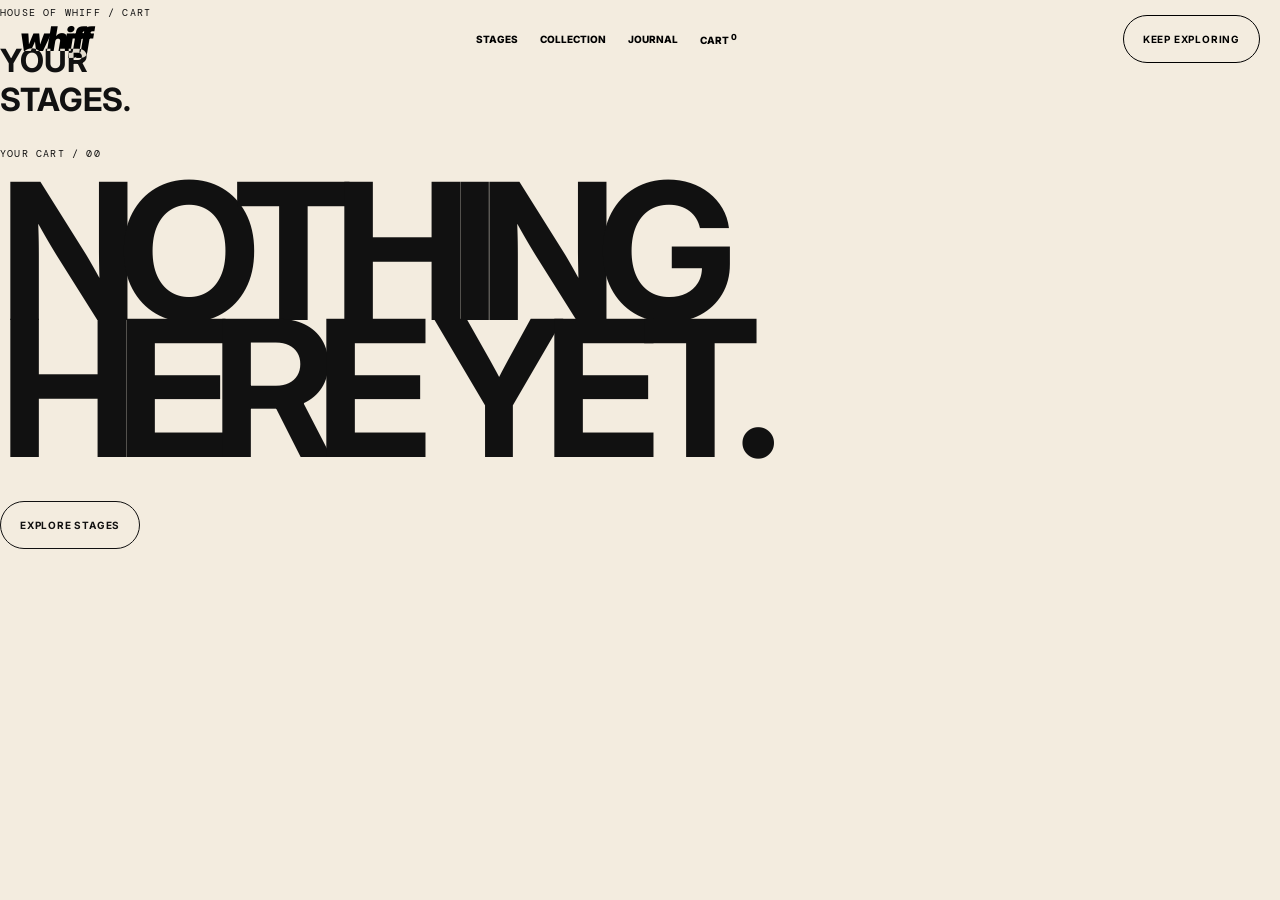
==== cart.html @ f4dd63bc "Add WHIFF cart page" ====
<!doctype html><html lang="en"><head><meta charset="utf-8"><meta name="viewport" content="width=device-width,initial-scale=1"><title>Your Cart | WHIFF</title><link rel="stylesheet" href="/styles.css"><link rel="preconnect" href="https://fonts.googleapis.com"><link href="https://fonts.googleapis.com/css2?family=DM+Mono:wght@400;500&family=Inter:wght@400;500;600;700;800;900&display=swap" rel="stylesheet"></head><body class="shopPage"><nav class="nav darkNav"><a class="logo" href="/">whiff</a><div class="navlinks"><a href="/#stages">Stages</a><a href="/#collection">Collection</a><a href="/#journal">Journal</a><a href="/cart.html">Cart <sup data-cart-count>0</sup></a></div><a class="btn" href="/#collection">Keep exploring</a></nav><main class="shopMain"><div class="shopHead"><span class="mono">House of Whiff / Cart</span><h1>YOUR<br>STAGES.</h1></div><section data-cart></section></main><script src="/shop.js"></script></body></html>
---- styles.css ----
:root{--cream:#f3ecdf;--blue:#255bd3;--black:#101010;--line:#bdb6ab}*{box-sizing:border-box}html{scroll-behavior:smooth}body{margin:0;background:var(--cream);color:#111;font-family:Inter,Arial,sans-serif;overflow-x:hidden}a{color:inherit;text-decoration:none}button{font:inherit}.mono{font:10px 'DM Mono',monospace;letter-spacing:.12em;text-transform:uppercase}.logo{font-size:34px;font-weight:900;font-style:italic;letter-spacing:-.1em;line-height:1}.nav{position:fixed;z-index:100;top:0;left:0;width:100%;padding:15px 20px;display:flex;align-items:center;justify-content:space-between;color:var(--cream);mix-blend-mode:difference}.navlinks{display:flex;gap:22px;align-items:center;font-size:10px;font-weight:800;text-transform:uppercase}.menu{display:none;background:none;border:1px solid currentColor;color:inherit;border-radius:999px;width:44px;height:44px}.mobileNav{display:none}.btn{display:inline-flex;min-height:48px;align-items:center;justify-content:center;padding:0 19px;border:1px solid currentColor;border-radius:999px;font-size:10px;font-weight:700;text-transform:uppercase;letter-spacing:.08em;transition:transform .25s,background .25s,color .25s}.btn:hover{transform:translateY(-3px);background:#111;color:var(--cream)}.hero{min-height:100svh;background:var(--blue);color:var(--cream);position:relative;overflow:hidden;padding:110px 5vw 7vw;display:flex;align-items:flex-end}.gridlines{position:absolute;inset:0;background:linear-gradient(90deg,transparent 49.5%,#fff1 50%,transparent 50.5%),linear-gradient(0deg,transparent 49.5%,#fff1 50%,transparent 50.5%);background-size:44px 44px}.orb{position:absolute;border:2px solid var(--cream);border-radius:50%;pointer-events:none}.orb1{width:105vw;height:105vw;right:-55vw;top:-34vw;animation:drift 11s ease-in-out infinite}.orb2{width:45vw;height:45vw;right:-8vw;bottom:-18vw;animation:drift 8s ease-in-out infinite reverse}.hero h1{position:relative;margin:0;font-size:clamp(82px,19vw,260px);line-height:.72;letter-spacing:-.105em;max-width:100%;animation:rise .8s both}.heroInfo{position:absolute;right:5vw;bottom:7vw;width:min(300px,40vw)}.heroInfo p{font-size:14px;line-height:1.55;margin:14px 0 20px}.section{padding:13vw 7vw}.intro{display:grid;grid-template-columns:1fr 2fr;gap:7vw}.introText{font-size:clamp(34px,5vw,72px);line-height:.96;letter-spacing:-.055em}.black{background:var(--black);color:var(--cream)}h2{font-size:clamp(72px,15vw,190px);line-height:.72;letter-spacing:-.105em;margin:22px 0 45px}.manifestoText{max-width:650px;font-size:16px;line-height:1.65}.manifestoGrid{display:grid;grid-template-columns:repeat(3,1fr);gap:1px;background:#444;margin-top:55px}.manifestoGrid article{background:var(--black);padding:28px;min-height:170px}.stages{padding:0 7vw 10vw}.stage{min-height:90vh;border-top:1px solid #3d3d3d;display:grid;grid-template-columns:1.1fr .9fr;align-items:center;gap:7vw;padding:9vw 0}.stage:nth-child(even){grid-template-columns:.9fr 1.1fr}.stage:nth-child(even) .visual{order:2}.visual{height:min(650px,70vw);min-height:480px;position:relative;overflow:hidden;background:var(--c);isolation:isolate}.visual:before{content:'';position:absolute;inset:0;background:repeating-linear-gradient(90deg,transparent 0,transparent 31px,#fff1 32px),repeating-linear-gradient(0deg,transparent 0,transparent 31px,#fff0 32px)}.geo{position:absolute;border:2px solid var(--fg);border-radius:50%}.g1{width:82%;aspect-ratio:1;left:-18%;top:-7%;animation:spin 25s linear infinite}.g2{width:62%;height:72%;right:-19%;top:15%;animation:breathe 7s ease-in-out infinite}.g3{width:35%;height:35%;right:27%;bottom:6%;animation:drift 7s ease-in-out infinite}.pack{position:absolute;z-index:3;left:11%;bottom:9%;width:210px;height:390px;background:var(--c);border:1px solid #0004;box-shadow:18px 25px 35px #0005;overflow:hidden}.packArt{position:absolute;right:-18%;top:18%;width:76%;height:58%;border:2px solid var(--fg);border-radius:70% 20% 65% 25%;transform:rotate(-25deg)}.packArt:after{content:'';position:absolute;width:55%;height:120%;right:10%;top:-10%;border:2px solid var(--fg);transform:rotate(35deg)}.packTop{position:relative;padding:25px 22px;color:var(--fg)}.packLogo{font-size:24px;font-weight:900;font-style:italic;letter-spacing:-.08em}.packStage{margin-top:28px}.packNum{font-size:42px;margin-top:4px}.packName{font-size:22px;font-weight:800}.packBottom{position:absolute;left:22px;bottom:22px;font-size:8px;color:var(--fg);text-transform:uppercase}.bottle{position:absolute;z-index:5;right:13%;bottom:10%;width:125px;height:295px;border:2px solid #fffc;border-radius:18px 18px 24px 24px;background:linear-gradient(100deg,#ffffff4d,#ffffff0a 38%,#ffffff38);box-shadow:18px 25px 35px #0005}.bottle:before{content:'';position:absolute;left:22px;right:22px;top:-65px;height:68px;background:#090909;border-radius:8px 8px 3px 3px}.bottle:after{content:var(--n) '\A' var(--name);position:absolute;left:12px;right:12px;top:112px;height:75px;background:var(--label);color:var(--fg);white-space:pre;text-align:center;padding-top:12px;font-size:10px;font-weight:800;line-height:1.7}.stageCopy h3{font-size:clamp(62px,10vw,150px);line-height:.78;letter-spacing:-.105em;margin:16px 0 20px;overflow-wrap:anywhere}.meaning{text-transform:uppercase;letter-spacing:.08em;font-size:12px}.stageCopy p{font-size:16px;line-height:1.65;color:#c9c0b5;max-width:540px}.notes{display:flex;gap:7px;flex-wrap:wrap;margin:25px 0}.pill{border:1px solid #666;border-radius:999px;padding:9px 11px;font-size:9px;text-transform:uppercase}.stageActions{display:flex;gap:9px;flex-wrap:wrap;margin-top:25px}.collection,.journal,.faq{padding:13vw 7vw}.tiles,.journalGrid{display:grid;grid-template-columns:repeat(3,1fr);gap:12px}.tile{height:460px;padding:22px;display:flex;flex-direction:column;justify-content:space-between;position:relative;overflow:hidden;background:var(--c);color:var(--fg)}.tile:before{content:'';position:absolute;width:95%;aspect-ratio:1;right:-55%;top:-8%;border:2px solid currentColor;border-radius:50%;animation:spin 24s linear infinite}.tile h3{font-size:clamp(52px,7vw,90px);line-height:.8;letter-spacing:-.09em;margin:0;position:relative;overflow-wrap:anywhere}.ritual{background:var(--blue);color:var(--cream);padding:13vw 7vw}.ritualGrid{display:grid;grid-template-columns:repeat(4,1fr);gap:1px;background:#ffffff55}.ritualGrid article{background:var(--blue);padding:28px;min-height:190px}.journal{background:#d9cfbf}.journalGrid{background:#111;gap:1px;margin-top:45px}.journalCard{background:#d9cfbf;padding:27px;min-height:280px}.journalCard h3{font-size:clamp(30px,4vw,54px);line-height:.88;letter-spacing:-.065em}.finder{padding:13vw 7vw}.choices{display:flex;flex-wrap:wrap;gap:9px}.choice{min-height:48px;background:none;color:var(--cream);border:1px solid #666;padding:0 17px;border-radius:999px;font-size:11px}.answer{margin-top:45px;font-size:clamp(40px,8vw,90px);line-height:.85;letter-spacing:-.07em}.faq{background:var(--cream)}.faq details{border-top:1px solid #aaa;padding:24px 0}.faq details:last-child{border-bottom:1px solid #aaa}.faq summary{cursor:pointer;font-size:15px;font-weight:700}.faq p{line-height:1.6;color:#555}.footer{background:var(--blue);color:var(--cream);padding:13vw 7vw 30px;overflow:hidden}.footer .big{font-size:20vw;font-weight:900;font-style:italic;letter-spacing:-.11em;line-height:.65}.footrow{display:flex;justify-content:space-between;gap:15px;margin-top:13vw;font-size:9px;text-transform:uppercase}.stageHero{min-height:100svh;background:var(--c);color:var(--fg);display:grid;grid-template-columns:1fr 1fr;align-items:center;padding:120px 7vw 80px;position:relative;overflow:hidden}.stageHero .art{position:absolute;width:70vw;height:70vw;border:2px solid var(--fg);border-radius:50%;right:-28vw;top:-20vw;animation:spin 30s linear infinite}.stageHero .stageNumber{font-size:14px}.stageHero h1{font-size:clamp(90px,14vw,210px);line-height:.7;letter-spacing:-.11em;margin:25px 0;overflow-wrap:anywhere}.stageHero .sub{font-size:14px;text-transform:uppercase;letter-spacing:.12em}.productVisual{height:560px;position:relative;display:flex;align-items:center;justify-content:center}.productVisual .pack{position:relative;left:auto;bottom:auto;transform:rotate(-4deg);width:240px;height:440px}.productVisual .bottle{position:absolute;right:16%;bottom:10%;width:145px;height:340px}.story{display:grid;grid-template-columns:1fr 2fr;gap:8vw;padding:13vw 7vw}.story h2{font-size:clamp(50px,7vw,100px)}.quote{font-family:Georgia,serif;font-size:clamp(28px,4vw,58px);line-height:1.08;margin:0 0 20px}.quoteRef{font-size:11px;text-transform:uppercase;letter-spacing:.12em}.notesLarge{display:flex;gap:9px;flex-wrap:wrap;margin:35px 0}.buyBar{position:sticky;bottom:0;z-index:40;background:#111;color:var(--cream);padding:15px 7vw;display:flex;justify-content:space-between;align-items:center;gap:20px}.buyBar .btn{background:var(--cream);color:#111;border-color:var(--cream)}.related{padding:13vw 7vw}.relatedGrid{display:grid;grid-template-columns:repeat(3,1fr);gap:12px}.back{display:inline-flex;margin-top:25px}body:has(.stageHero) .menu{display:none}@keyframes rise{from{opacity:0;transform:translateY(40px)}to{opacity:1;transform:none}}@keyframes spin{to{transform:rotate(360deg)}}@keyframes breathe{50%{transform:scale(1.07)}}@keyframes drift{50%{transform:translate(2vw,2vw) rotate(6deg)}}@media(max-width:800px){.nav{padding:13px 16px}.navlinks{display:none}.menu{display:block}.mobileNav{position:fixed;z-index:99;inset:0;background:#111;color:var(--cream);display:none;padding:90px 20px 30px}.mobileNav.open{display:flex;flex-direction:column}.mobileNav a{font-size:42px;line-height:.95;letter-spacing:-.06em;padding:14px 0;border-bottom:1px solid #444}.hero{padding:100px 20px 35px;min-height:100svh}.hero h1{font-size:clamp(70px,24vw,150px);max-width:100%;line-height:.76}.heroInfo{position:relative;right:auto;bottom:auto;width:100%;margin-top:35px}.orb1{width:120vw;height:120vw;right:-65vw;top:-20vw}.orb2{width:70vw;height:70vw;right:-35vw;bottom:8vh}.section,.collection,.ritual,.journal,.finder,.faq,.footer,.related{padding:24vw 20px}.intro{display:block}.introText{margin-top:35px;font-size:clamp(32px,9vw,54px)}h2{font-size:clamp(66px,22vw,125px);margin-bottom:38px}.manifestoGrid,.tiles,.journalGrid,.ritualGrid,.relatedGrid{grid-template-columns:1fr}.stages{padding:0 20px 24vw}.stage,.stage:nth-child(even){display:flex;min-height:auto;padding:24vw 0;gap:38px}.stage:nth-child(even) .visual{order:0}.visual{height:118vw;min-height:0}.pack{left:7%;bottom:7%;width:43%;height:65%}.packTop{padding:17px 14px}.packLogo{font-size:18px}.packStage{margin-top:20px}.packNum{font-size:30px}.packName{font-size:15px}.packBottom{left:14px;bottom:14px;font-size:6px}.bottle{right:9%;bottom:7%;width:28%;height:49%}.bottle:before{left:18%;right:18%;top:-23%;height:24%}.bottle:after{left:8%;right:8%;top:40%;height:25%;padding-top:8px;font-size:8px}.stageCopy h3{font-size:clamp(56px,18vw,105px);line-height:.78}.stageCopy p{font-size:15px}.tile{height:330px}.footrow{display:grid;gap:8px;margin-top:25vw}.stageHero{display:flex;flex-direction:column;align-items:stretch;padding:105px 20px 45px;min-height:auto}.stageHero .art{width:130vw;height:130vw;right:-65vw;top:-20vw}.stageHero h1{font-size:clamp(75px,23vw,145px);max-width:100%;margin:24px 0}.productVisual{height:470px;margin-top:20px}.productVisual .pack{width:190px;height:350px}.productVisual .bottle{width:115px;height:275px;right:9%;bottom:8%}.story{display:block;padding:24vw 20px}.story h2{font-size:clamp(50px,14vw,80px);margin-bottom:55px}.quote{font-size:32px}.buyBar{padding:12px 20px;position:sticky;bottom:0}.buyBar .mono{font-size:8px}.relatedGrid{gap:10px}.related .tile{height:260px}.mono{font-size:9px}}@media(prefers-reduced-motion:reduce){*,*:before,*:after{animation:none!important;transition:none!important}}
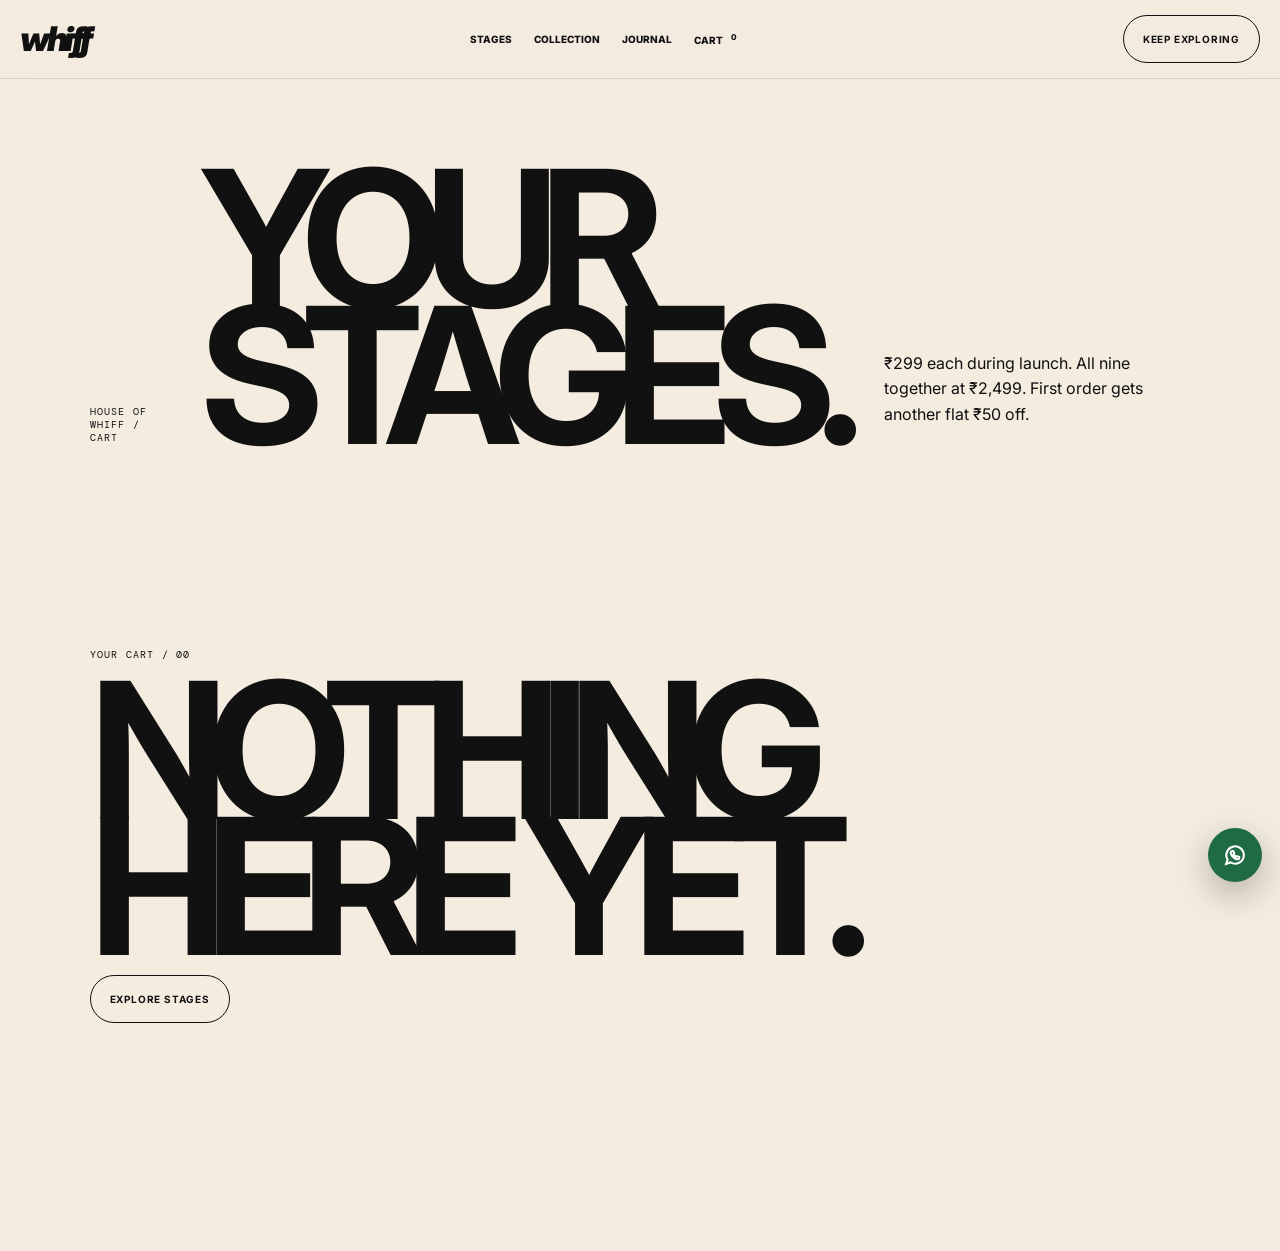
==== commit 3b4ad38f: "Refresh WHIFF cart page with editorial offer hierarchy" ====
--- a/cart.html
+++ b/cart.html
@@ -1 +1 @@
-<!doctype html><html lang="en"><head><meta charset="utf-8"><meta name="viewport" content="width=device-width,initial-scale=1"><title>Your Cart | WHIFF</title><link rel="stylesheet" href="/styles.css"><link rel="preconnect" href="https://fonts.googleapis.com"><link href="https://fonts.googleapis.com/css2?family=DM+Mono:wght@400;500&family=Inter:wght@400;500;600;700;800;900&display=swap" rel="stylesheet"></head><body class="shopPage"><nav class="nav darkNav"><a class="logo" href="/">whiff</a><div class="navlinks"><a href="/#stages">Stages</a><a href="/#collection">Collection</a><a href="/#journal">Journal</a><a href="/cart.html">Cart <sup data-cart-count>0</sup></a></div><a class="btn" href="/#collection">Keep exploring</a></nav><main class="shopMain"><div class="shopHead"><span class="mono">House of Whiff / Cart</span><h1>YOUR<br>STAGES.</h1></div><section data-cart></section></main><script src="/shop.js"></script></body></html>
+<!doctype html><html lang="en"><head><meta charset="utf-8"><meta name="viewport" content="width=device-width,initial-scale=1"><title>Your Cart | WHIFF</title><link rel="stylesheet" href="/styles.css"><link rel="stylesheet" href="/editorial.css"><link rel="preconnect" href="https://fonts.googleapis.com"><link href="https://fonts.googleapis.com/css2?family=DM+Mono:wght@400;500&family=Inter:wght@400;500;600;700;800;900&display=swap" rel="stylesheet"></head><body class="shopPage"><nav class="nav darkNav"><a class="logo" href="/">whiff</a><div class="navlinks"><a href="/#stages">Stages</a><a href="/#collection">Collection</a><a href="/#journal">Journal</a><a href="/cart.html">Cart <sup data-cart-count>0</sup></a></div><a class="btn" href="/#collection">Keep exploring</a></nav><main class="shopMain"><div class="shopHead"><span class="mono">HOUSE OF WHIFF / CART</span><h1>YOUR<br>STAGES.</h1><p>₹299 each during launch. All nine together at ₹2,499. First order gets another flat ₹50 off.</p></div><section data-cart></section></main><script src="/shop.js"></script></body></html>
--- a/styles.css
+++ b/styles.css
@@ -1 +1 @@
-:root{--cream:#f3ecdf;--blue:#255bd3;--black:#101010;--line:#bdb6ab}*{box-sizing:border-box}html{scroll-behavior:smooth}body{margin:0;background:var(--cream);color:#111;font-family:Inter,Arial,sans-serif;overflow-x:hidden}a{color:inherit;text-decoration:none}button{font:inherit}.mono{font:10px 'DM Mono',monospace;letter-spacing:.12em;text-transform:uppercase}.logo{font-size:34px;font-weight:900;font-style:italic;letter-spacing:-.1em;line-height:1}.nav{position:fixed;z-index:100;top:0;left:0;width:100%;padding:15px 20px;display:flex;align-items:center;justify-content:space-between;color:var(--cream);mix-blend-mode:difference}.navlinks{display:flex;gap:22px;align-items:center;font-size:10px;font-weight:800;text-transform:uppercase}.menu{display:none;background:none;border:1px solid currentColor;color:inherit;border-radius:999px;width:44px;height:44px}.mobileNav{display:none}.btn{display:inline-flex;min-height:48px;align-items:center;justify-content:center;padding:0 19px;border:1px solid currentColor;border-radius:999px;font-size:10px;font-weight:700;text-transform:uppercase;letter-spacing:.08em;transition:transform .25s,background .25s,color .25s}.btn:hover{transform:translateY(-3px);background:#111;color:var(--cream)}.hero{min-height:100svh;background:var(--blue);color:var(--cream);position:relative;overflow:hidden;padding:110px 5vw 7vw;display:flex;align-items:flex-end}.gridlines{position:absolute;inset:0;background:linear-gradient(90deg,transparent 49.5%,#fff1 50%,transparent 50.5%),linear-gradient(0deg,transparent 49.5%,#fff1 50%,transparent 50.5%);background-size:44px 44px}.orb{position:absolute;border:2px solid var(--cream);border-radius:50%;pointer-events:none}.orb1{width:105vw;height:105vw;right:-55vw;top:-34vw;animation:drift 11s ease-in-out infinite}.orb2{width:45vw;height:45vw;right:-8vw;bottom:-18vw;animation:drift 8s ease-in-out infinite reverse}.hero h1{position:relative;margin:0;font-size:clamp(82px,19vw,260px);line-height:.72;letter-spacing:-.105em;max-width:100%;animation:rise .8s both}.heroInfo{position:absolute;right:5vw;bottom:7vw;width:min(300px,40vw)}.heroInfo p{font-size:14px;line-height:1.55;margin:14px 0 20px}.section{padding:13vw 7vw}.intro{display:grid;grid-template-columns:1fr 2fr;gap:7vw}.introText{font-size:clamp(34px,5vw,72px);line-height:.96;letter-spacing:-.055em}.black{background:var(--black);color:var(--cream)}h2{font-size:clamp(72px,15vw,190px);line-height:.72;letter-spacing:-.105em;margin:22px 0 45px}.manifestoText{max-width:650px;font-size:16px;line-height:1.65}.manifestoGrid{display:grid;grid-template-columns:repeat(3,1fr);gap:1px;background:#444;margin-top:55px}.manifestoGrid article{background:var(--black);padding:28px;min-height:170px}.stages{padding:0 7vw 10vw}.stage{min-height:90vh;border-top:1px solid #3d3d3d;display:grid;grid-template-columns:1.1fr .9fr;align-items:center;gap:7vw;padding:9vw 0}.stage:nth-child(even){grid-template-columns:.9fr 1.1fr}.stage:nth-child(even) .visual{order:2}.visual{height:min(650px,70vw);min-height:480px;position:relative;overflow:hidden;background:var(--c);isolation:isolate}.visual:before{content:'';position:absolute;inset:0;background:repeating-linear-gradient(90deg,transparent 0,transparent 31px,#fff1 32px),repeating-linear-gradient(0deg,transparent 0,transparent 31px,#fff0 32px)}.geo{position:absolute;border:2px solid var(--fg);border-radius:50%}.g1{width:82%;aspect-ratio:1;left:-18%;top:-7%;animation:spin 25s linear infinite}.g2{width:62%;height:72%;right:-19%;top:15%;animation:breathe 7s ease-in-out infinite}.g3{width:35%;height:35%;right:27%;bottom:6%;animation:drift 7s ease-in-out infinite}.pack{position:absolute;z-index:3;left:11%;bottom:9%;width:210px;height:390px;background:var(--c);border:1px solid #0004;box-shadow:18px 25px 35px #0005;overflow:hidden}.packArt{position:absolute;right:-18%;top:18%;width:76%;height:58%;border:2px solid var(--fg);border-radius:70% 20% 65% 25%;transform:rotate(-25deg)}.packArt:after{content:'';position:absolute;width:55%;height:120%;right:10%;top:-10%;border:2px solid var(--fg);transform:rotate(35deg)}.packTop{position:relative;padding:25px 22px;color:var(--fg)}.packLogo{font-size:24px;font-weight:900;font-style:italic;letter-spacing:-.08em}.packStage{margin-top:28px}.packNum{font-size:42px;margin-top:4px}.packName{font-size:22px;font-weight:800}.packBottom{position:absolute;left:22px;bottom:22px;font-size:8px;color:var(--fg);text-transform:uppercase}.bottle{position:absolute;z-index:5;right:13%;bottom:10%;width:125px;height:295px;border:2px solid #fffc;border-radius:18px 18px 24px 24px;background:linear-gradient(100deg,#ffffff4d,#ffffff0a 38%,#ffffff38);box-shadow:18px 25px 35px #0005}.bottle:before{content:'';position:absolute;left:22px;right:22px;top:-65px;height:68px;background:#090909;border-radius:8px 8px 3px 3px}.bottle:after{content:var(--n) '\A' var(--name);position:absolute;left:12px;right:12px;top:112px;height:75px;background:var(--label);color:var(--fg);white-space:pre;text-align:center;padding-top:12px;font-size:10px;font-weight:800;line-height:1.7}.stageCopy h3{font-size:clamp(62px,10vw,150px);line-height:.78;letter-spacing:-.105em;margin:16px 0 20px;overflow-wrap:anywhere}.meaning{text-transform:uppercase;letter-spacing:.08em;font-size:12px}.stageCopy p{font-size:16px;line-height:1.65;color:#c9c0b5;max-width:540px}.notes{display:flex;gap:7px;flex-wrap:wrap;margin:25px 0}.pill{border:1px solid #666;border-radius:999px;padding:9px 11px;font-size:9px;text-transform:uppercase}.stageActions{display:flex;gap:9px;flex-wrap:wrap;margin-top:25px}.collection,.journal,.faq{padding:13vw 7vw}.tiles,.journalGrid{display:grid;grid-template-columns:repeat(3,1fr);gap:12px}.tile{height:460px;padding:22px;display:flex;flex-direction:column;justify-content:space-between;position:relative;overflow:hidden;background:var(--c);color:var(--fg)}.tile:before{content:'';position:absolute;width:95%;aspect-ratio:1;right:-55%;top:-8%;border:2px solid currentColor;border-radius:50%;animation:spin 24s linear infinite}.tile h3{font-size:clamp(52px,7vw,90px);line-height:.8;letter-spacing:-.09em;margin:0;position:relative;overflow-wrap:anywhere}.ritual{background:var(--blue);color:var(--cream);padding:13vw 7vw}.ritualGrid{display:grid;grid-template-columns:repeat(4,1fr);gap:1px;background:#ffffff55}.ritualGrid article{background:var(--blue);padding:28px;min-height:190px}.journal{background:#d9cfbf}.journalGrid{background:#111;gap:1px;margin-top:45px}.journalCard{background:#d9cfbf;padding:27px;min-height:280px}.journalCard h3{font-size:clamp(30px,4vw,54px);line-height:.88;letter-spacing:-.065em}.finder{padding:13vw 7vw}.choices{display:flex;flex-wrap:wrap;gap:9px}.choice{min-height:48px;background:none;color:var(--cream);border:1px solid #666;padding:0 17px;border-radius:999px;font-size:11px}.answer{margin-top:45px;font-size:clamp(40px,8vw,90px);line-height:.85;letter-spacing:-.07em}.faq{background:var(--cream)}.faq details{border-top:1px solid #aaa;padding:24px 0}.faq details:last-child{border-bottom:1px solid #aaa}.faq summary{cursor:pointer;font-size:15px;font-weight:700}.faq p{line-height:1.6;color:#555}.footer{background:var(--blue);color:var(--cream);padding:13vw 7vw 30px;overflow:hidden}.footer .big{font-size:20vw;font-weight:900;font-style:italic;letter-spacing:-.11em;line-height:.65}.footrow{display:flex;justify-content:space-between;gap:15px;margin-top:13vw;font-size:9px;text-transform:uppercase}.stageHero{min-height:100svh;background:var(--c);color:var(--fg);display:grid;grid-template-columns:1fr 1fr;align-items:center;padding:120px 7vw 80px;position:relative;overflow:hidden}.stageHero .art{position:absolute;width:70vw;height:70vw;border:2px solid var(--fg);border-radius:50%;right:-28vw;top:-20vw;animation:spin 30s linear infinite}.stageHero .stageNumber{font-size:14px}.stageHero h1{font-size:clamp(90px,14vw,210px);line-height:.7;letter-spacing:-.11em;margin:25px 0;overflow-wrap:anywhere}.stageHero .sub{font-size:14px;text-transform:uppercase;letter-spacing:.12em}.productVisual{height:560px;position:relative;display:flex;align-items:center;justify-content:center}.productVisual .pack{position:relative;left:auto;bottom:auto;transform:rotate(-4deg);width:240px;height:440px}.productVisual .bottle{position:absolute;right:16%;bottom:10%;width:145px;height:340px}.story{display:grid;grid-template-columns:1fr 2fr;gap:8vw;padding:13vw 7vw}.story h2{font-size:clamp(50px,7vw,100px)}.quote{font-family:Georgia,serif;font-size:clamp(28px,4vw,58px);line-height:1.08;margin:0 0 20px}.quoteRef{font-size:11px;text-transform:uppercase;letter-spacing:.12em}.notesLarge{display:flex;gap:9px;flex-wrap:wrap;margin:35px 0}.buyBar{position:sticky;bottom:0;z-index:40;background:#111;color:var(--cream);padding:15px 7vw;display:flex;justify-content:space-between;align-items:center;gap:20px}.buyBar .btn{background:var(--cream);color:#111;border-color:var(--cream)}.related{padding:13vw 7vw}.relatedGrid{display:grid;grid-template-columns:repeat(3,1fr);gap:12px}.back{display:inline-flex;margin-top:25px}body:has(.stageHero) .menu{display:none}@keyframes rise{from{opacity:0;transform:translateY(40px)}to{opacity:1;transform:none}}@keyframes spin{to{transform:rotate(360deg)}}@keyframes breathe{50%{transform:scale(1.07)}}@keyframes drift{50%{transform:translate(2vw,2vw) rotate(6deg)}}@media(max-width:800px){.nav{padding:13px 16px}.navlinks{display:none}.menu{display:block}.mobileNav{position:fixed;z-index:99;inset:0;background:#111;color:var(--cream);display:none;padding:90px 20px 30px}.mobileNav.open{display:flex;flex-direction:column}.mobileNav a{font-size:42px;line-height:.95;letter-spacing:-.06em;padding:14px 0;border-bottom:1px solid #444}.hero{padding:100px 20px 35px;min-height:100svh}.hero h1{font-size:clamp(70px,24vw,150px);max-width:100%;line-height:.76}.heroInfo{position:relative;right:auto;bottom:auto;width:100%;margin-top:35px}.orb1{width:120vw;height:120vw;right:-65vw;top:-20vw}.orb2{width:70vw;height:70vw;right:-35vw;bottom:8vh}.section,.collection,.ritual,.journal,.finder,.faq,.footer,.related{padding:24vw 20px}.intro{display:block}.introText{margin-top:35px;font-size:clamp(32px,9vw,54px)}h2{font-size:clamp(66px,22vw,125px);margin-bottom:38px}.manifestoGrid,.tiles,.journalGrid,.ritualGrid,.relatedGrid{grid-template-columns:1fr}.stages{padding:0 20px 24vw}.stage,.stage:nth-child(even){display:flex;min-height:auto;padding:24vw 0;gap:38px}.stage:nth-child(even) .visual{order:0}.visual{height:118vw;min-height:0}.pack{left:7%;bottom:7%;width:43%;height:65%}.packTop{padding:17px 14px}.packLogo{font-size:18px}.packStage{margin-top:20px}.packNum{font-size:30px}.packName{font-size:15px}.packBottom{left:14px;bottom:14px;font-size:6px}.bottle{right:9%;bottom:7%;width:28%;height:49%}.bottle:before{left:18%;right:18%;top:-23%;height:24%}.bottle:after{left:8%;right:8%;top:40%;height:25%;padding-top:8px;font-size:8px}.stageCopy h3{font-size:clamp(56px,18vw,105px);line-height:.78}.stageCopy p{font-size:15px}.tile{height:330px}.footrow{display:grid;gap:8px;margin-top:25vw}.stageHero{display:flex;flex-direction:column;align-items:stretch;padding:105px 20px 45px;min-height:auto}.stageHero .art{width:130vw;height:130vw;right:-65vw;top:-20vw}.stageHero h1{font-size:clamp(75px,23vw,145px);max-width:100%;margin:24px 0}.productVisual{height:470px;margin-top:20px}.productVisual .pack{width:190px;height:350px}.productVisual .bottle{width:115px;height:275px;right:9%;bottom:8%}.story{display:block;padding:24vw 20px}.story h2{font-size:clamp(50px,14vw,80px);margin-bottom:55px}.quote{font-size:32px}.buyBar{padding:12px 20px;position:sticky;bottom:0}.buyBar .mono{font-size:8px}.relatedGrid{gap:10px}.related .tile{height:260px}.mono{font-size:9px}}@media(prefers-reduced-motion:reduce){*,*:before,*:after{animation:none!important;transition:none!important}}+:root{--cream:#f3ecdf;--blue:#255bd3;--black:#101010;--line:#bdb6ab;--acid:#d6ff38;--red:#b63b39}*{box-sizing:border-box}html{scroll-behavior:smooth}body{margin:0;background:var(--cream);color:#111;font-family:Inter,Arial,sans-serif;overflow-x:hidden}a{color:inherit;text-decoration:none}button{font:inherit}.mono{font:10px 'DM Mono',monospace;letter-spacing:.12em;text-transform:uppercase}.logo{font-size:34px;font-weight:900;font-style:italic;letter-spacing:-.1em;line-height:1}.nav{position:fixed;z-index:100;top:0;left:0;width:100%;padding:15px 20px;display:flex;align-items:center;justify-content:space-between;color:var(--cream);mix-blend-mode:difference}.navlinks{display:flex;gap:22px;align-items:center;font-size:10px;font-weight:800;text-transform:uppercase}.navlinks sup{font-size:8px;background:var(--cream);color:#111;border-radius:99px;padding:3px 6px}.darkNav{color:#111;mix-blend-mode:normal;background:#f3ecdfcc;backdrop-filter:blur(14px);border-bottom:1px solid #1112}.menu{display:none;background:none;border:1px solid currentColor;color:inherit;border-radius:999px;width:44px;height:44px}.mobileNav{display:none}.btn{display:inline-flex;min-height:48px;align-items:center;justify-content:center;padding:0 19px;border:1px solid currentColor;border-radius:999px;font-size:10px;font-weight:700;text-transform:uppercase;letter-spacing:.08em;transition:transform .25s,background .25s,color .25s,box-shadow .25s;cursor:pointer}.btn:hover{transform:translateY(-3px);background:#111;color:var(--cream);box-shadow:0 12px 30px #0002}.btn.fill{background:#111;color:var(--cream);border-color:#111}.whatsappBtn{min-height:48px;border:1px solid #1f6b43;background:#1f6b43;color:#fff;border-radius:999px;padding:0 20px;font-size:10px;font-weight:800;text-transform:uppercase;letter-spacing:.08em;cursor:pointer}.hero{min-height:100svh;background:var(--blue);color:var(--cream);position:relative;overflow:hidden;padding:110px 5vw 7vw;display:flex;align-items:flex-end}.gridlines{position:absolute;inset:0;background:linear-gradient(90deg,transparent 49.5%,#fff1 50%,transparent 50.5%),linear-gradient(0deg,transparent 49.5%,#fff1 50%,transparent 50.5%);background-size:44px 44px}.orb{position:absolute;border:2px solid var(--cream);border-radius:50%;pointer-events:none}.orb1{width:105vw;height:105vw;right:-55vw;top:-34vw;animation:drift 11s ease-in-out infinite}.orb2{width:45vw;height:45vw;right:-8vw;bottom:-18vw;animation:drift 8s ease-in-out infinite reverse}.hero h1{position:relative;margin:0;font-size:clamp(82px,19vw,260px);line-height:.72;letter-spacing:-.105em;max-width:100%;animation:rise .8s both}.heroInfo{position:absolute;right:5vw;bottom:7vw;width:min(300px,40vw)}.heroInfo p{font-size:14px;line-height:1.55;margin:14px 0 20px}.section{padding:13vw 7vw}.intro{display:grid;grid-template-columns:1fr 2fr;gap:7vw}.introText{font-size:clamp(34px,5vw,72px);line-height:.96;letter-spacing:-.055em}.black{background:var(--black);color:var(--cream)}h2{font-size:clamp(72px,15vw,190px);line-height:.72;letter-spacing:-.105em;margin:22px 0 45px}.manifestoText{max-width:650px;font-size:16px;line-height:1.65}.manifestoGrid{display:grid;grid-template-columns:repeat(3,1fr);gap:1px;background:#444;margin-top:55px}.manifestoGrid article{background:var(--black);padding:28px;min-height:170px}.stages{padding:0 7vw 10vw}.stage{min-height:90vh;border-top:1px solid #3d3d3d;display:grid;grid-template-columns:1.1fr .9fr;align-items:center;gap:7vw;padding:9vw 0}.stage:nth-child(even){grid-template-columns:.9fr 1.1fr}.stage:nth-child(even) .visual{order:2}.visual{height:min(650px,70vw);min-height:480px;position:relative;overflow:hidden;background:var(--c);isolation:isolate}.visual:before{content:'';position:absolute;inset:0;background:repeating-linear-gradient(90deg,transparent 0,transparent 31px,#fff1 32px),repeating-linear-gradient(0deg,transparent 0,transparent 31px,#fff0 32px)}.geo{position:absolute;border:2px solid var(--fg);border-radius:50%}.g1{width:82%;aspect-ratio:1;left:-18%;top:-7%;animation:spin 25s linear infinite}.g2{width:62%;height:72%;right:-19%;top:15%;animation:breathe 7s ease-in-out infinite}.g3{width:35%;height:35%;right:27%;bottom:6%;animation:drift 7s ease-in-out infinite}.pack{position:absolute;z-index:3;left:11%;bottom:9%;width:210px;height:390px;background:var(--c);border:1px solid #0004;box-shadow:18px 25px 35px #0005;overflow:hidden}.packArt{position:absolute;right:-18%;top:18%;width:76%;height:58%;border:2px solid var(--fg);border-radius:70% 20% 65% 25%;transform:rotate(-25deg)}.packArt:after{content:'';position:absolute;width:55%;height:120%;right:10%;top:-10%;border:2px solid var(--fg);transform:rotate(35deg)}.packTop{position:relative;padding:25px 22px;color:var(--fg)}.packLogo{font-size:24px;font-weight:900;font-style:italic;letter-spacing:-.08em}.packStage{margin-top:28px}.packNum{font-size:42px;margin-top:4px}.packName{font-size:22px;font-weight:800}.packBottom{position:absolute;left:22px;bottom:22px;font-size:8px;color:var(--fg);text-transform:uppercase}.bottle{position:absolute;z-index:5;right:13%;bottom:10%;width:125px;height:295px;border:2px solid #fffc;border-radius:18px 18px 24px 24px;background:linear-gradient(100deg,#ffffff4d,#ffffff0a 38%,#ffffff38);box-shadow:18px 25px 35px #0005}.bottle:before{content:'';position:absolute;left:22px;right:22px;top:-65px;height:68px;background:#090909;border-radius:8px 8px 3px 3px}.bottle:after{content:var(--n) '\A' var(--name);position:absolute;left:12px;right:12px;top:112px;height:75px;background:var(--label);color:var(--fg);white-space:pre;text-align:center;padding-top:12px;font-size:10px;font-weight:800;line-height:1.7}.stageCopy h3{font-size:clamp(62px,10vw,150px);line-height:.78;letter-spacing:-.105em;margin:16px 0 20px;overflow-wrap:anywhere}.meaning{text-transform:uppercase;letter-spacing:.08em;font-size:12px}.stageCopy p{font-size:16px;line-height:1.65;color:#c9c0b5;max-width:540px}.notes{display:flex;gap:7px;flex-wrap:wrap;margin:25px 0}.pill{border:1px solid #666;border-radius:999px;padding:9px 11px;font-size:9px;text-transform:uppercase}.stageActions{display:flex;gap:9px;flex-wrap:wrap;margin-top:25px}.collection,.journal,.faq{padding:13vw 7vw}.tiles,.journalGrid{display:grid;grid-template-columns:repeat(3,1fr);gap:12px}.tile{height:460px;padding:22px;display:flex;flex-direction:column;justify-content:space-between;position:relative;overflow:hidden;background:var(--c);color:var(--fg);transition:transform .35s}.tile:hover{transform:translateY(-8px)}.tile:before{content:'';position:absolute;width:95%;aspect-ratio:1;right:-55%;top:-8%;border:2px solid currentColor;border-radius:50%;animation:spin 24s linear infinite}.tile h3{font-size:clamp(52px,7vw,90px);line-height:.8;letter-spacing:-.09em;margin:0;position:relative;overflow-wrap:anywhere}.ritual{background:var(--blue);color:var(--cream);padding:13vw 7vw}.ritualGrid{display:grid;grid-template-columns:repeat(4,1fr);gap:1px;background:#ffffff55}.ritualGrid article{background:var(--blue);padding:28px;min-height:190px}.journal{background:#d9cfbf}.journalGrid{background:#111;gap:1px;margin-top:45px}.journalCard{background:#d9cfbf;padding:27px;min-height:280px}.journalCard h3{font-size:clamp(30px,4vw,54px);line-height:.88;letter-spacing:-.065em}.finder{padding:13vw 7vw}.choices{display:flex;flex-wrap:wrap;gap:9px}.choice{min-height:48px;background:none;color:var(--cream);border:1px solid #666;padding:0 17px;border-radius:999px;font-size:11px;cursor:pointer}.choice.active{background:var(--cream);color:#111}.answer{margin-top:45px;font-size:clamp(40px,8vw,90px);line-height:.85;letter-spacing:-.07em}.faq{background:var(--cream)}.faq details{border-top:1px solid #aaa;padding:24px 0}.faq details:last-child{border-bottom:1px solid #aaa}.faq summary{cursor:pointer;font-size:15px;font-weight:700}.faq p{line-height:1.6;color:#555}.footer{background:var(--blue);color:var(--cream);padding:13vw 7vw 30px;overflow:hidden}.footer .big{font-size:20vw;font-weight:900;font-style:italic;letter-spacing:-.11em;line-height:.65}.footrow{display:flex;justify-content:space-between;gap:15px;margin-top:13vw;font-size:9px;text-transform:uppercase}.stageHero{min-height:100svh;background:var(--c);color:var(--fg);display:grid;grid-template-columns:1fr 1fr;align-items:center;padding:120px 7vw 80px;position:relative;overflow:hidden}.stageHero .art{position:absolute;width:70vw;height:70vw;border:2px solid var(--fg);border-radius:50%;right:-28vw;top:-20vw;animation:spin 30s linear infinite}.stageHero .stageNumber{font-size:14px}.stageHero h1{font-size:clamp(90px,14vw,210px);line-height:.7;letter-spacing:-.11em;margin:25px 0;overflow-wrap:anywhere}.stageHero .sub{font-size:14px;text-transform:uppercase;letter-spacing:.12em}.productVisual{height:560px;position:relative;display:flex;align-items:center;justify-content:center}.productVisual .pack{position:relative;left:auto;bottom:auto;transform:rotate(-4deg)}.productVisual .bottle{position:absolute;right:16%;bottom:10%;width:145px;height:340px}.story{display:grid;grid-template-columns:1fr 2fr;gap:8vw;padding:13vw 7vw}.story h2{font-size:clamp(50px,7vw,100px)}.quote{font-family:Georgia,serif;font-size:clamp(28px,4vw,58px);line-height:1.08;margin:0 0 20px}.quoteRef{font-size:11px;text-transform:uppercase;letter-spacing:.12em}.notesLarge{display:flex;gap:9px;flex-wrap:wrap;margin:35px 0}.buyBar{position:sticky;bottom:0;z-index:40;background:#111;color:var(--cream);padding:15px 7vw;display:flex;justify-content:space-between;align-items:center;gap:20px}.buyBar .btn{background:var(--cream);color:#111;border-color:var(--cream)}.related{padding:13vw 7vw}.relatedGrid{display:grid;grid-template-columns:repeat(3,1fr);gap:12px}.back{display:inline-flex;margin-top:25px}.priceSection{background:#111;color:var(--cream);padding:10vw 7vw;display:grid;grid-template-columns:1fr 1.4fr;gap:8vw;align-items:end}.priceSection h2{margin:15px 0}.priceCard{border:1px solid #555;padding:35px;position:relative;overflow:hidden}.priceCard:before{content:'299';position:absolute;right:-5%;top:-28%;font-size:22vw;font-weight:900;color:#fff08;line-height:1;transform:rotate(-8deg)}.priceRow{display:flex;align-items:end;gap:15px;position:relative}.priceNow{font-size:clamp(65px,9vw,120px);font-weight:900;letter-spacing:-.09em;line-height:.8}.mrp{text-decoration:line-through;opacity:.5;font-size:20px}.offerLine{margin:22px 0;font-size:13px;line-height:1.5;max-width:460px}.collectionOffer{display:grid;grid-template-columns:1fr 1fr;gap:1px;background:#444;margin-top:1px}.collectionOffer>div{background:#111;padding:22px}.shopMain{padding:150px 7vw 100px;min-height:100svh}.shopHead{display:flex;align-items:end;justify-content:space-between;gap:40px;margin-bottom:70px}.shopHead h1{font-size:clamp(80px,15vw,190px);line-height:.72;letter-spacing:-.1em;margin:20px 0 0}.shopHead.compact{display:block}.shopHead p{max-width:500px;line-height:1.6}.cartList{display:grid;gap:1px;background:#111}.cartItem{display:grid;grid-template-columns:220px 1fr auto;gap:30px;align-items:center;background:var(--cream);padding:25px}.cartSwatch{height:220px;padding:18px;display:flex;flex-direction:column;justify-content:space-between}.cartSwatch b{font-size:48px;letter-spacing:-.08em}.cartInfo h3{font-size:50px;line-height:.8;letter-spacing:-.08em;margin:10px 0}.cartInfo p{color:#666}.qty{display:flex;gap:8px;align-items:center;margin-top:20px}.qty button{border:1px solid #aaa;background:none;border-radius:99px;min-width:38px;height:38px;cursor:pointer}.qty .remove{padding:0 14px;width:auto}.cartSummary{max-width:500px;margin:40px 0 0 auto;border-top:1px solid #111;padding-top:25px}.cartSummary>div,.priceBox>div,.miniCart>div{display:flex;justify-content:space-between;padding:8px 0}.cartSummary .saving{color:#24704a}.cartSummary .total{border-top:1px solid #111;margin-top:12px;padding-top:18px;font-size:24px}.cartSummary .btn,.cartSummary .whatsappBtn{width:100%;margin-top:12px}.emptyCart{padding:10vw 0}.emptyCart h2{margin:20px 0}.checkoutGrid{display:grid;grid-template-columns:1.2fr .8fr;gap:8vw}.orderForm{max-width:650px}.orderForm h2{margin:20px 0 50px}.orderForm label{display:block;font-size:10px;text-transform:uppercase;letter-spacing:.1em;font-weight:700;margin:20px 0}.orderForm input,.orderForm textarea{display:block;width:100%;border:0;border-bottom:1px solid #aaa;background:transparent;padding:14px 0;font:inherit;font-size:16px;outline:none}.orderForm textarea{min-height:100px;resize:vertical}.orderForm .check{display:flex;gap:10px;align-items:center;text-transform:none;letter-spacing:0;font-size:13px}.orderForm .check input{width:auto}.optional{opacity:.5}.orderForm .btn,.orderForm .whatsappBtn{width:100%;margin-top:12px}.formNote{font-size:11px;line-height:1.6;color:#666;margin-top:20px}.checkoutSide{position:sticky;top:120px;height:max-content}.miniCart{margin:25px 0;border-top:1px solid #aaa;border-bottom:1px solid #aaa}.priceBox{background:#111;color:var(--cream);padding:25px}.priceBox p{font-size:11px;line-height:1.5;color:#aaa}.bigTotal{border-top:1px solid #555;margin-top:15px;padding-top:18px;font-size:20px}.thankPage{background:var(--blue);color:var(--cream)}.thank{min-height:100svh;padding:15vw 7vw;display:flex;flex-direction:column;justify-content:center;align-items:flex-start}.thank h1{font-size:clamp(90px,17vw,220px);line-height:.72;letter-spacing:-.11em;margin:30px 0}.thank p{max-width:550px;font-size:16px;line-height:1.6;margin-bottom:30px}.toast{position:fixed;z-index:200;left:50%;bottom:25px;transform:translate(-50%,30px);background:#111;color:#fff;padding:13px 18px;border-radius:999px;font-size:11px;opacity:0;pointer-events:none;transition:.3s}.toast.show{opacity:1;transform:translate(-50%,0)}body:has(.stageHero) .menu{display:none}@keyframes rise{from{opacity:0;transform:translateY(40px)}to{opacity:1;transform:none}}@keyframes spin{to{transform:rotate(360deg)}}@keyframes breathe{50%{transform:scale(1.07)}}@keyframes drift{50%{transform:translate(2vw,2vw) rotate(6deg)}}@media(max-width:800px){.nav{padding:13px 16px}.navlinks{display:none}.menu{display:block}.mobileNav{position:fixed;z-index:99;inset:0;background:#111;color:var(--cream);display:none;padding:90px 20px 30px}.mobileNav.open{display:flex;flex-direction:column}.mobileNav a{font-size:42px;line-height:.95;letter-spacing:-.06em;padding:14px 0;border-bottom:1px solid #444}.hero{padding:100px 20px 35px;min-height:100svh}.hero h1{font-size:clamp(70px,24vw,150px);max-width:100%;line-height:.76}.heroInfo{position:relative;right:auto;bottom:auto;width:100%;margin-top:35px}.orb1{width:120vw;height:120vw;right:-65vw;top:-20vw}.orb2{width:70vw;height:70vw;right:-35vw;bottom:8vh}.section,.collection,.ritual,.journal,.finder,.faq,.footer,.related{padding:24vw 20px}.intro{display:block}.introText{margin-top:35px;font-size:clamp(32px,9vw,54px)}h2{font-size:clamp(66px,22vw,125px);margin-bottom:38px}.manifestoGrid,.tiles,.journalGrid,.ritualGrid,.relatedGrid,.collectionOffer{grid-template-columns:1fr}.stages{padding:0 20px 24vw}.stage,.stage:nth-child(even){display:flex;min-height:auto;padding:24vw 0;gap:38px}.stage:nth-child(even) .visual{order:0}.visual{height:118vw;min-height:0}.pack{left:7%;bottom:7%;width:43%;height:65%}.packTop{padding:17px 14px}.packLogo{font-size:18px}.packStage{margin-top:20px}.packNum{font-size:30px}.packName{font-size:15px}.packBottom{left:14px;bottom:14px;font-size:6px}.bottle{right:9%;bottom:7%;width:28%;height:49%}.bottle:before{left:18%;right:18%;top:-23%;height:24%}.bottle:after{left:8%;right:8%;top:40%;height:25%;padding-top:8px;font-size:8px}.stageCopy h3{font-size:clamp(56px,18vw,105px);line-height:.78}.stageCopy p{font-size:15px}.tile{height:330px}.footrow{display:grid;gap:8px;margin-top:25vw}.stageHero{display:flex;flex-direction:column;align-items:stretch;padding:105px 20px 45px;min-height:auto}.stageHero .art{width:130vw;height:130vw;right:-65vw;top:-20vw}.stageHero h1{font-size:clamp(75px,23vw,145px);max-width:100%;margin:24px 0}.productVisual{height:470px;margin-top:20px}.productVisual .pack{width:190px;height:350px}.productVisual .bottle{width:115px;height:275px;right:9%;bottom:8%}.story{display:block;padding:24vw 20px}.story h2{font-size:clamp(50px,14vw,80px);margin-bottom:55px}.quote{font-size:32px}.buyBar{padding:12px 20px;position:sticky;bottom:0}.buyBar .mono{font-size:8px}.relatedGrid{gap:10px}.related .tile{height:260px}.mono{font-size:9px}.priceSection{display:block;padding:24vw 20px}.priceCard{margin-top:35px}.priceNow{font-size:85px}.shopMain{padding:110px 20px 80px}.shopHead{display:block;margin-bottom:50px}.shopHead h1{font-size:clamp(75px,22vw,130px)}.cartItem{grid-template-columns:90px 1fr;gap:16px;padding:16px}.cartItem>strong{grid-column:2}.cartSwatch{height:110px;padding:10px}.cartSwatch b{font-size:22px}.cartInfo h3{font-size:35px}.qty{flex-wrap:wrap}.checkoutGrid{grid-template-columns:1fr;gap:55px}.checkoutSide{position:static}.thank{padding:25vw 20px}.thank h1{font-size:clamp(75px,22vw,140px)}.darkNav .btn{display:none}}@media(prefers-reduced-motion:reduce){*,*:before,*:after{animation:none!important;transition:none!important}}
--- a/editorial.css
+++ b/editorial.css
@@ -0,0 +1,27 @@
+/* WHIFF editorial layer */
+:root{--editorial-serif:Georgia,"Times New Roman",serif}
+.hero h1,.introText,.manifesto h2,.story h2,.copy h3,.collection h2,.ritual h2,.finder h2,.faq h2,.footer .big{font-family:var(--editorial-serif);font-weight:400;letter-spacing:-.065em}
+.hero h1,.copy h3,.collection h2,.finder h2,.faq h2{font-weight:900;font-family:Inter,Arial,sans-serif;letter-spacing:-.105em}
+.introText,.storyCopy strong,.journalCard h3,.ritual h2{font-family:var(--editorial-serif)}
+.priceSection{position:relative;background:#111;color:#f3ecdf;padding:11vw 6vw;display:grid;grid-template-columns:.9fr 1.1fr;gap:7vw;overflow:hidden}
+.priceSection:before{content:"STAGES";position:absolute;right:-7vw;top:-5vw;font:900 22vw/1 Inter,Arial,sans-serif;letter-spacing:-.12em;color:#fff05;transform:rotate(-8deg);pointer-events:none}
+.priceSection>div{position:relative;z-index:1}
+.priceSection h2{font:900 clamp(80px,12vw,170px)/.72 Inter,Arial,sans-serif;letter-spacing:-.11em;margin:20px 0 25px}
+.priceSection>div:first-child p{max-width:560px;font-size:15px;line-height:1.6;color:#c8c0b5}
+.priceCard{background:#171717;border:1px solid #555;padding:34px;box-shadow:0 25px 70px #0004}
+.priceRow{border-top:1px solid #444;border-bottom:1px solid #444;padding:28px 0;display:flex;align-items:baseline;gap:18px}
+.priceNow{font-size:clamp(80px,10vw,140px);font-weight:900;letter-spacing:-.11em;line-height:.75}
+.priceCard .mrp{font-size:20px;color:#888}
+.offerLine{font-size:12px;line-height:1.6;color:#c8c0b5}
+.collectionOffer{margin-top:28px!important;background:#333!important}
+.collectionOffer>div{background:#171717!important;padding:24px!important;min-height:140px}
+.collectionOffer strong{display:block;font:500 42px/1 var(--editorial-serif);letter-spacing:-.04em;margin:16px 0 8px}
+.collectionOffer small{display:block;font:9px "DM Mono",monospace;text-transform:uppercase;letter-spacing:.08em;color:#aaa}
+.stagePrice{display:flex;align-items:baseline;gap:10px;margin:20px 0 25px;font-size:10px}
+.stagePrice b{font-size:28px;letter-spacing:-.06em}
+.stagePrice .mrp{font-size:14px;color:#777}
+.stageActions .btn.fill{background:#f3ecdf;color:#111;border-color:#f3ecdf}
+.tile h3{font-family:var(--editorial-serif);font-weight:500}
+.journalCard h3{font-family:var(--editorial-serif);font-weight:500}
+.faq summary{font-family:Inter,Arial,sans-serif}
+@media(max-width:760px){.priceSection{display:block;padding:24vw 6vw}.priceCard{margin-top:45px;padding:24px}.priceSection:before{font-size:36vw;right:-10vw;top:22vw}.priceSection h2{font-size:23vw}.priceNow{font-size:90px}.collectionOffer{grid-template-columns:1fr!important}.collectionOffer>div{min-height:125px}.stagePrice b{font-size:25px}}
